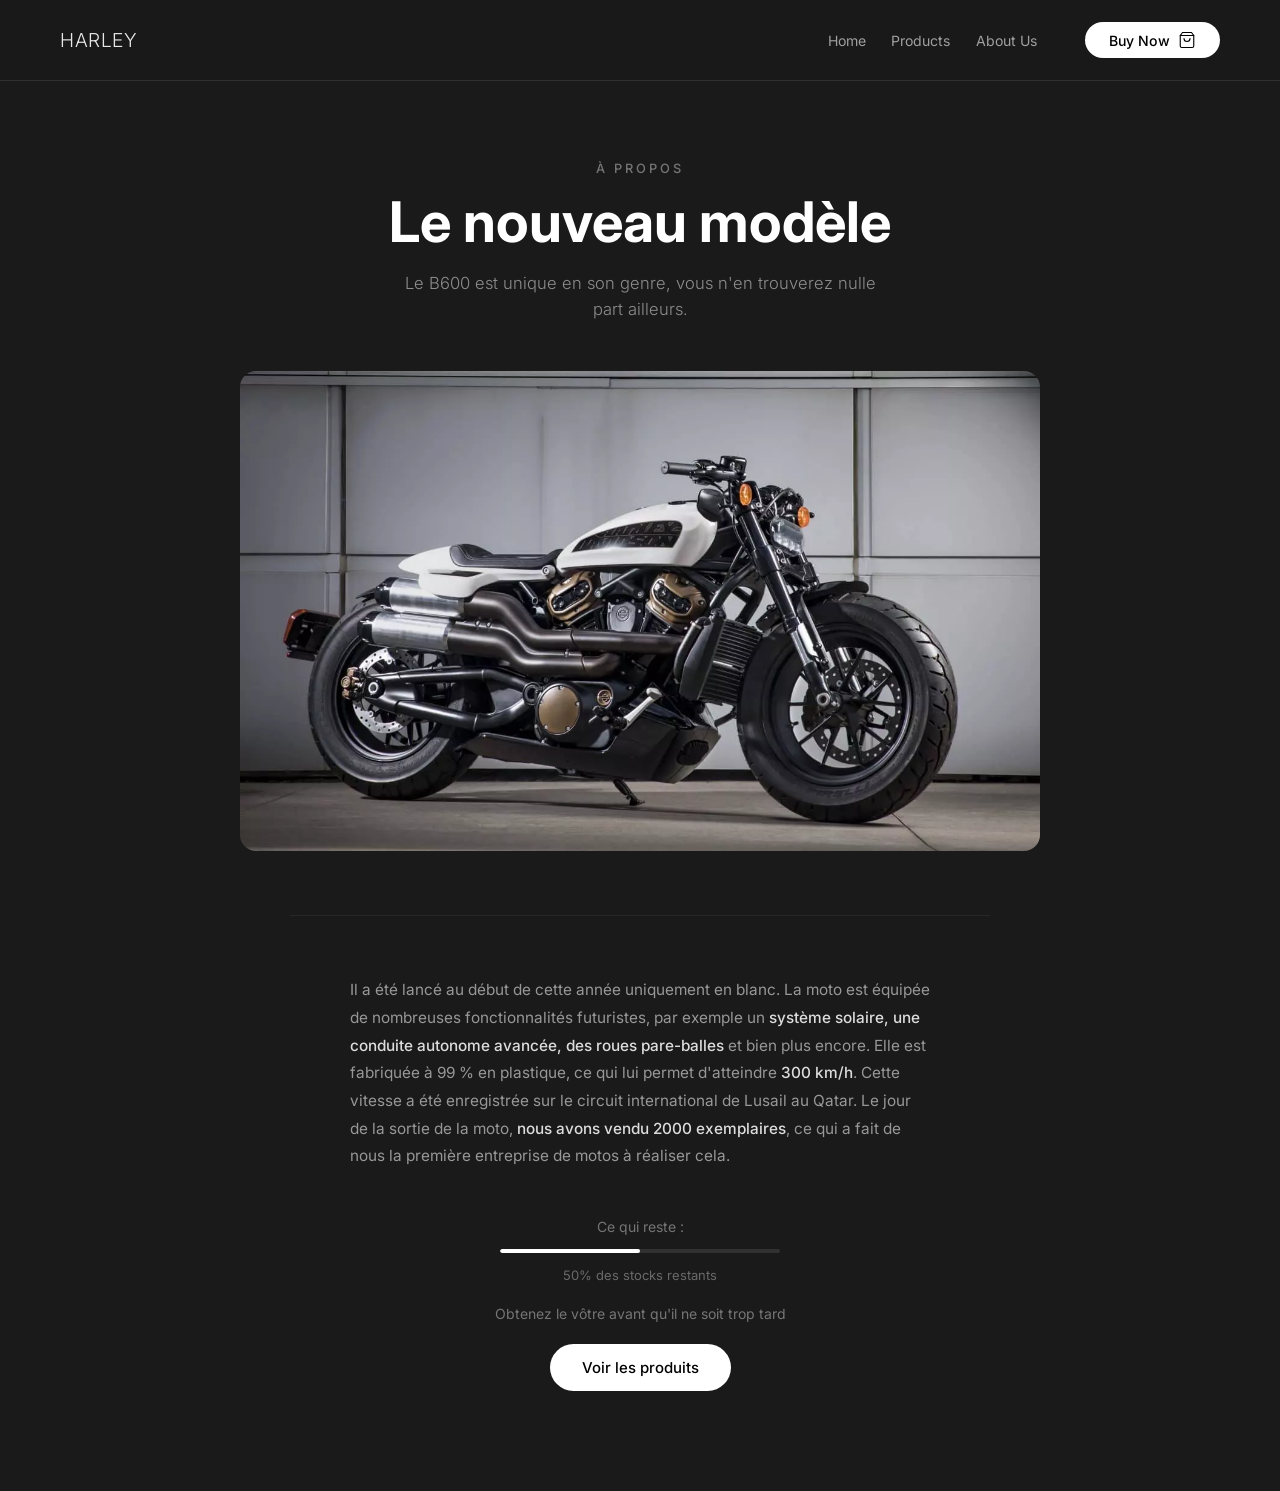
==== about.html @ 7b20d3d5 "feat: Redesign home page and move Aymen's content to About page - Redesign home with clean hero, spe" ====
<!DOCTYPE html>
<html lang="fr">

<head>
    <meta charset="UTF-8">
    <meta name="viewport" content="width=device-width, initial-scale=1.0">
    <link rel="stylesheet" href="assets/css/style.css">
    <link rel="stylesheet" href="assets/css/about.css">
    <link rel="preconnect" href="https://fonts.googleapis.com">
    <link rel="preconnect" href="https://fonts.gstatic.com" crossorigin>
    <link href="https://fonts.googleapis.com/css2?family=Inter:wght@300;400;500;600;700&display=swap" rel="stylesheet">
    <title>About - Moto Harley</title>
</head>

<body>
    <app-navbar></app-navbar>

    <section class="about-hero">
        <div class="about-hero-content">
            <p class="about-label">À propos</p>
            <h1>Le nouveau modèle</h1>
            <h2>Le B600 est unique en son genre, vous n'en trouverez nulle part ailleurs.</h2>
        </div>
        <div class="about-image">
            <img src="assets/images/harleymoto.webp" alt="Harley B600">
        </div>
    </section>

    <section class="about-description">
        <div class="about-text">
            <p>Il a été lancé au début de cette année uniquement en blanc. La moto est équipée de nombreuses fonctionnalités futuristes, par exemple un <strong>système solaire, une conduite autonome avancée, des roues pare-balles</strong> et bien plus encore. Elle est fabriquée à 99 % en plastique, ce qui lui permet d'atteindre <strong>300 km/h</strong>. Cette vitesse a été enregistrée sur le circuit international de Lusail au Qatar. Le jour de la sortie de la moto, <strong>nous avons vendu 2000 exemplaires</strong>, ce qui a fait de nous la première entreprise de motos à réaliser cela.</p>
        </div>
        <div class="about-stock">
            <p>Ce qui reste :</p>
            <div class="stock-bar">
                <div class="stock-fill"></div>
            </div>
            <span class="stock-text">50% des stocks restants</span>
            <p class="stock-warning">Obtenez le vôtre avant qu'il ne soit trop tard</p>
            <a href="products.html" class="btn-primary">Voir les produits</a>
        </div>
    </section>

    <script src="assets/js/navbar.js" defer></script>
</body>

</html>
---- assets/css/style.css ----
*,
*::before,
*::after {
    margin: 0;
    padding: 0;
    box-sizing: border-box;
}

:root {
    --nav-height: clamp(80px, 9vh, 100px);
    --container-padding: clamp(20px, 5vw, 60px);
}

app-navbar {
    display: contents;
}


body {
    font-family: 'Inter', sans-serif;
    background-color: #1a1a1a;
}

.navbar {
    width: 100%;
    height: var(--nav-height);
    background-color: rgba(26, 26, 26, 0.8);
    backdrop-filter: blur(10px);
    -webkit-backdrop-filter: blur(10px);
    border-bottom: 1px solid rgba(255, 255, 255, 0.1);
    position: sticky;
    top: 0;
    z-index: 1000;
    transition: all 0.3s ease;
}

.navbar-content {
    max-width: 1600px;
    width: 100%;
    height: 100%;
    margin: 0 auto;
    padding: 0 var(--container-padding);
    display: flex;
    align-items: center;
    justify-content: space-between;
}


.navbar-logo {
    font-size: clamp(18px, 1.5vw, 22px);
    font-weight: 300;
    letter-spacing: 0.5px;
    color: #ffffff;
    text-decoration: none;
    opacity: 0.9;
}

.navbar-right {
    display: flex;
    align-items: center;
    gap: clamp(24px, 4vw, 48px);
}

.navbar-links {
    display: flex;
    align-items: center;
    list-style: none;
    gap: clamp(16px, 2vw, 32px);
}

.navbar-links a {
    font-size: clamp(14px, 1.1vw, 16px);
    font-weight: 400;
    color: #a0a0a0;
    text-decoration: none;
    transition: color 0.2s ease;
}

.navbar-links a:hover {
    color: #ffffff;
}

.navbar-btn {
    display: inline-flex;
    align-items: center;
    gap: 8px;
    padding: clamp(8px, 1vh, 12px) clamp(16px, 2vw, 24px);
    font-size: clamp(13px, 1.1vw, 15px);
    font-weight: 500;
    color: #000000;
    background-color: #ffffff;
    border-radius: 50px;
    text-decoration: none;
    transition: transform 0.2s ease;
}

.navbar-btn:hover {
    transform: scale(1.02);
}

.navbar-btn svg {
    width: 18px;
    height: 18px;
    stroke-width: 1.5;
}

.hero {
    width: 100%;
    min-height: 80vh;
    display: flex;
    flex-direction: column;
    justify-content: flex-start;
}
---- assets/css/about.css ----
/* ============ ABOUT HERO ============ */
.about-hero {
    width: 100%;
    padding: 80px var(--container-padding) 60px;
    display: flex;
    flex-direction: column;
    align-items: center;
    text-align: center;
    gap: 48px;
}

.about-hero-content {
    max-width: 700px;
    display: flex;
    flex-direction: column;
    align-items: center;
    gap: 16px;
}

.about-label {
    font-size: clamp(12px, 1vw, 14px);
    font-weight: 500;
    letter-spacing: 3px;
    text-transform: uppercase;
    color: rgba(255, 255, 255, 0.4);
}

.about-hero-content h1 {
    font-size: clamp(36px, 5vw, 56px);
    font-weight: 700;
    color: #ffffff;
    line-height: 1.1;
}

.about-hero-content h2 {
    font-size: clamp(16px, 1.3vw, 20px);
    font-weight: 300;
    color: rgba(255, 255, 255, 0.5);
    line-height: 1.6;
    max-width: 500px;
}

.about-image {
    width: 100%;
    max-width: 800px;
}

.about-image img {
    width: 100%;
    height: auto;
    border-radius: 16px;
    object-fit: cover;
}

/* ============ DESCRIPTION ============ */
.about-description {
    max-width: 700px;
    margin: 0 auto;
    padding: 60px var(--container-padding) 100px;
    display: flex;
    flex-direction: column;
    align-items: center;
    gap: 48px;
    border-top: 1px solid rgba(255, 255, 255, 0.06);
}

.about-text p {
    font-size: clamp(15px, 1.2vw, 17px);
    font-weight: 400;
    line-height: 1.8;
    color: rgba(255, 255, 255, 0.55);
}

.about-text strong {
    color: rgba(255, 255, 255, 0.85);
    font-weight: 500;
}

.about-stock {
    display: flex;
    flex-direction: column;
    align-items: center;
    gap: 14px;
    text-align: center;
}

.about-stock > p {
    font-size: 14px;
    color: rgba(255, 255, 255, 0.4);
}

.stock-bar {
    width: 280px;
    height: 4px;
    background-color: rgba(255, 255, 255, 0.1);
    border-radius: 4px;
    overflow: hidden;
}

.stock-fill {
    width: 50%;
    height: 100%;
    background-color: #ffffff;
    border-radius: 4px;
}

.stock-text {
    font-size: 13px;
    font-weight: 400;
    color: rgba(255, 255, 255, 0.35);
}

.stock-warning {
    font-size: 15px;
    font-weight: 400;
    color: rgba(255, 255, 255, 0.5);
    margin-top: 8px;
}

.btn-primary {
    display: inline-flex;
    align-items: center;
    justify-content: center;
    padding: 14px 32px;
    font-size: 15px;
    font-weight: 500;
    color: #000000;
    background-color: #ffffff;
    border-radius: 50px;
    text-decoration: none;
    transition: transform 0.2s ease, opacity 0.2s ease;
    margin-top: 8px;
}

.btn-primary:hover {
    transform: scale(1.03);
    opacity: 0.9;
}

/* ============ RESPONSIVE ============ */
@media (max-width: 768px) {
    .about-hero {
        padding: 48px var(--container-padding) 40px;
    }

    .about-description {
        padding: 40px var(--container-padding) 60px;
    }
}
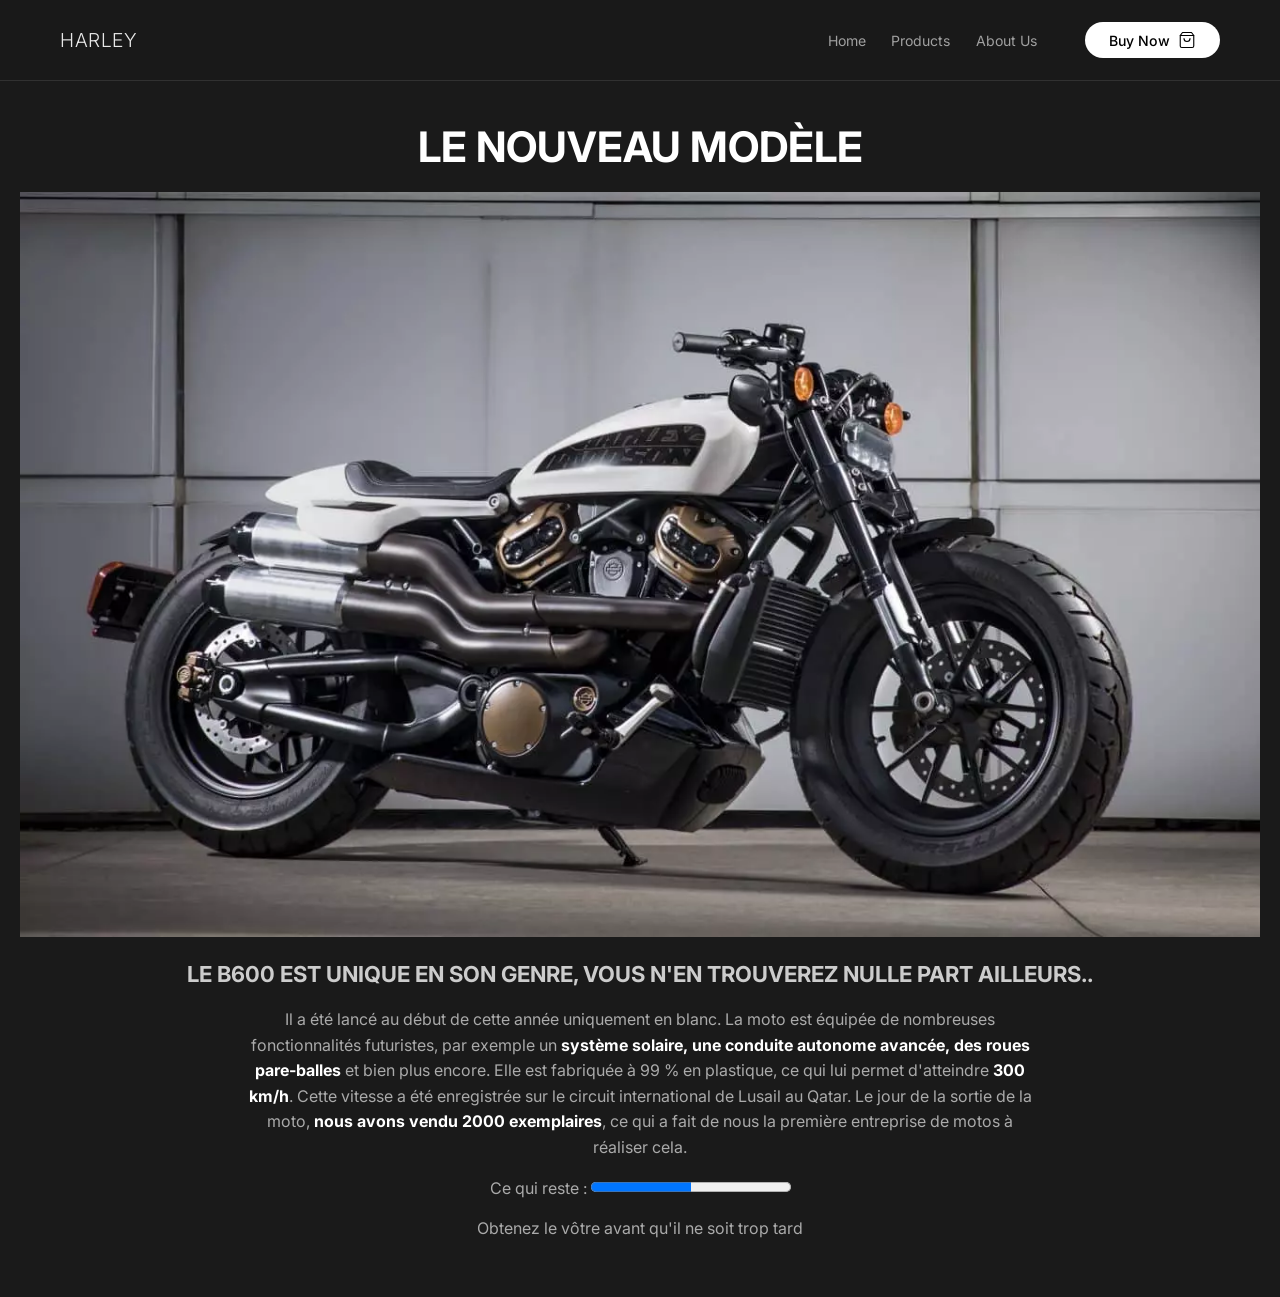
==== commit 28f5d8bf: "style: Simplify About page to match original content style" ====
--- a/about.html
+++ b/about.html
@@ -15,30 +15,13 @@
 <body>
     <app-navbar></app-navbar>
 
-    <section class="about-hero">
-        <div class="about-hero-content">
-            <p class="about-label">À propos</p>
-            <h1>Le nouveau modèle</h1>
-            <h2>Le B600 est unique en son genre, vous n'en trouverez nulle part ailleurs.</h2>
-        </div>
-        <div class="about-image">
-            <img src="assets/images/harleymoto.webp" alt="Harley B600">
-        </div>
-    </section>
-
-    <section class="about-description">
-        <div class="about-text">
-            <p>Il a été lancé au début de cette année uniquement en blanc. La moto est équipée de nombreuses fonctionnalités futuristes, par exemple un <strong>système solaire, une conduite autonome avancée, des roues pare-balles</strong> et bien plus encore. Elle est fabriquée à 99 % en plastique, ce qui lui permet d'atteindre <strong>300 km/h</strong>. Cette vitesse a été enregistrée sur le circuit international de Lusail au Qatar. Le jour de la sortie de la moto, <strong>nous avons vendu 2000 exemplaires</strong>, ce qui a fait de nous la première entreprise de motos à réaliser cela.</p>
-        </div>
-        <div class="about-stock">
-            <p>Ce qui reste :</p>
-            <div class="stock-bar">
-                <div class="stock-fill"></div>
-            </div>
-            <span class="stock-text">50% des stocks restants</span>
-            <p class="stock-warning">Obtenez le vôtre avant qu'il ne soit trop tard</p>
-            <a href="products.html" class="btn-primary">Voir les produits</a>
-        </div>
+    <section>
+        <h1> LE NOUVEAU MODÈLE </h1>
+        <img src='assets/images/harleymoto.webp' alt='une image' width="1290" height="700">
+        <h2> LE B600 EST UNIQUE EN SON GENRE, VOUS N'EN TROUVEREZ NULLE PART AILLEURS..</h2>
+        <p>Il a été lancé au début de cette année uniquement en blanc. La moto est équipée de nombreuses fonctionnalités futuristes, par exemple un <strong>système solaire, une conduite autonome avancée, des roues pare-balles</strong> et bien plus encore. Elle est fabriquée à 99 % en plastique, ce qui lui permet d'atteindre <strong>300 km/h</strong>. Cette vitesse a été enregistrée sur le circuit international de Lusail au Qatar. Le jour de la sortie de la moto, <strong>nous avons vendu 2000 exemplaires</strong>, ce qui a fait de nous la première entreprise de motos à réaliser cela.</p>
+        <p>Ce qui reste : <progress value=50 max=100>50%</progress></p>
+        <p>Obtenez le vôtre avant qu'il ne soit trop tard</p>
     </section>
 
     <script src="assets/js/navbar.js" defer></script>
--- a/assets/css/about.css
+++ b/assets/css/about.css
@@ -1,149 +1,44 @@
-/* ============ ABOUT HERO ============ */
-.about-hero {
-    width: 100%;
-    padding: 80px var(--container-padding) 60px;
-    display: flex;
-    flex-direction: column;
-    align-items: center;
-    text-align: center;
-    gap: 48px;
+/* About page - style basique */
+.navbar {
+    background-color: rgba(26, 26, 26, 0.95);
 }
 
-.about-hero-content {
-    max-width: 700px;
-    display: flex;
-    flex-direction: column;
-    align-items: center;
-    gap: 16px;
-}
-
-.about-label {
-    font-size: clamp(12px, 1vw, 14px);
-    font-weight: 500;
-    letter-spacing: 3px;
-    text-transform: uppercase;
-    color: rgba(255, 255, 255, 0.4);
-}
-
-.about-hero-content h1 {
-    font-size: clamp(36px, 5vw, 56px);
-    font-weight: 700;
-    color: #ffffff;
-    line-height: 1.1;
-}
-
-.about-hero-content h2 {
-    font-size: clamp(16px, 1.3vw, 20px);
-    font-weight: 300;
-    color: rgba(255, 255, 255, 0.5);
-    line-height: 1.6;
-    max-width: 500px;
-}
-
-.about-image {
-    width: 100%;
-    max-width: 800px;
-}
-
-.about-image img {
-    width: 100%;
-    height: auto;
-    border-radius: 16px;
-    object-fit: cover;
-}
-
-/* ============ DESCRIPTION ============ */
-.about-description {
-    max-width: 700px;
-    margin: 0 auto;
-    padding: 60px var(--container-padding) 100px;
-    display: flex;
-    flex-direction: column;
-    align-items: center;
-    gap: 48px;
-    border-top: 1px solid rgba(255, 255, 255, 0.06);
-}
-
-.about-text p {
-    font-size: clamp(15px, 1.2vw, 17px);
-    font-weight: 400;
-    line-height: 1.8;
-    color: rgba(255, 255, 255, 0.55);
-}
-
-.about-text strong {
-    color: rgba(255, 255, 255, 0.85);
-    font-weight: 500;
-}
-
-.about-stock {
-    display: flex;
-    flex-direction: column;
-    align-items: center;
-    gap: 14px;
+section {
+    padding: 40px 20px;
     text-align: center;
 }
 
-.about-stock > p {
-    font-size: 14px;
-    color: rgba(255, 255, 255, 0.4);
+section h1 {
+    font-size: 42px;
+    color: #ffffff;
+    margin-bottom: 20px;
 }
 
-.stock-bar {
-    width: 280px;
-    height: 4px;
-    background-color: rgba(255, 255, 255, 0.1);
-    border-radius: 4px;
-    overflow: hidden;
+section h2 {
+    font-size: 22px;
+    color: #cccccc;
+    margin-top: 20px;
+    margin-bottom: 20px;
 }
 
-.stock-fill {
-    width: 50%;
-    height: 100%;
-    background-color: #ffffff;
-    border-radius: 4px;
+section img {
+    max-width: 100%;
+    height: auto;
 }
 
-.stock-text {
-    font-size: 13px;
-    font-weight: 400;
-    color: rgba(255, 255, 255, 0.35);
+section p {
+    font-size: 16px;
+    color: #aaaaaa;
+    margin: 15px auto;
+    max-width: 800px;
+    line-height: 1.6;
 }
 
-.stock-warning {
-    font-size: 15px;
-    font-weight: 400;
-    color: rgba(255, 255, 255, 0.5);
-    margin-top: 8px;
+section strong {
+    color: #ffffff;
 }
 
-.btn-primary {
-    display: inline-flex;
-    align-items: center;
-    justify-content: center;
-    padding: 14px 32px;
-    font-size: 15px;
-    font-weight: 500;
-    color: #000000;
-    background-color: #ffffff;
-    border-radius: 50px;
-    text-decoration: none;
-    transition: transform 0.2s ease, opacity 0.2s ease;
-    margin-top: 8px;
+progress {
+    width: 200px;
+    height: 20px;
 }
-
-.btn-primary:hover {
-    transform: scale(1.03);
-    opacity: 0.9;
-}
-
-/* ============ RESPONSIVE ============ */
-@media (max-width: 768px) {
-    .about-hero {
-        padding: 48px var(--container-padding) 40px;
-    }
-
-    .about-description {
-        padding: 40px var(--container-padding) 60px;
-    }
-}
